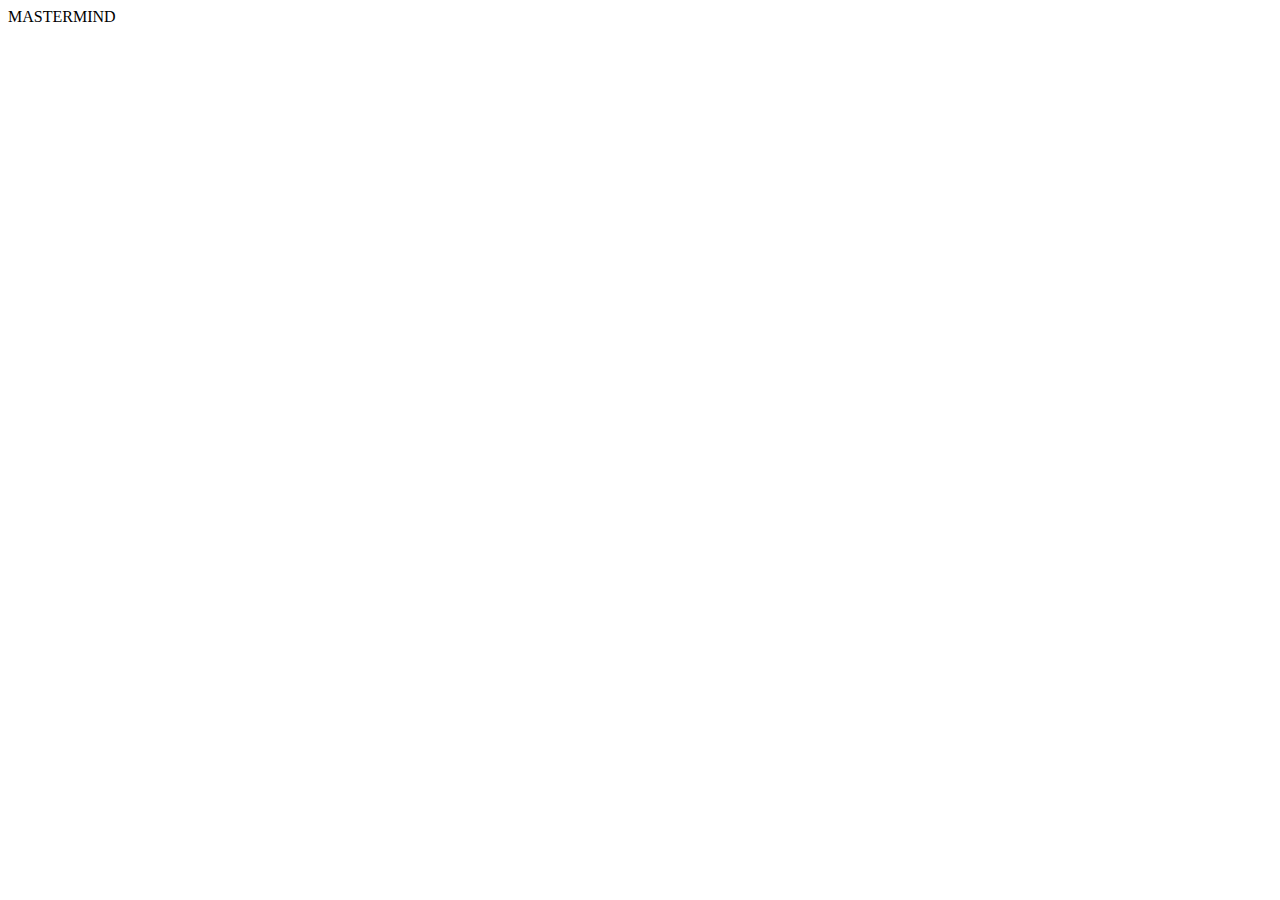
==== index.html @ 0c64e109 "wrote pseudocode" ====
<!DOCTYPE html>
<html lang="en">
<head>
    <meta charset="UTF-8">
    <meta name="viewport" content="width=device-width, initial-scale=1.0">
    <title>Mastermind</title>
    <script defer src="./script.js"></script>
    <link href="./style.css" rel="stylesheet" type="text/css" />
</head>
<body>
    <header>MASTERMIND</header>
</body>
</html>
---- style.css ----
* {
    box-sizing: border-box;
}
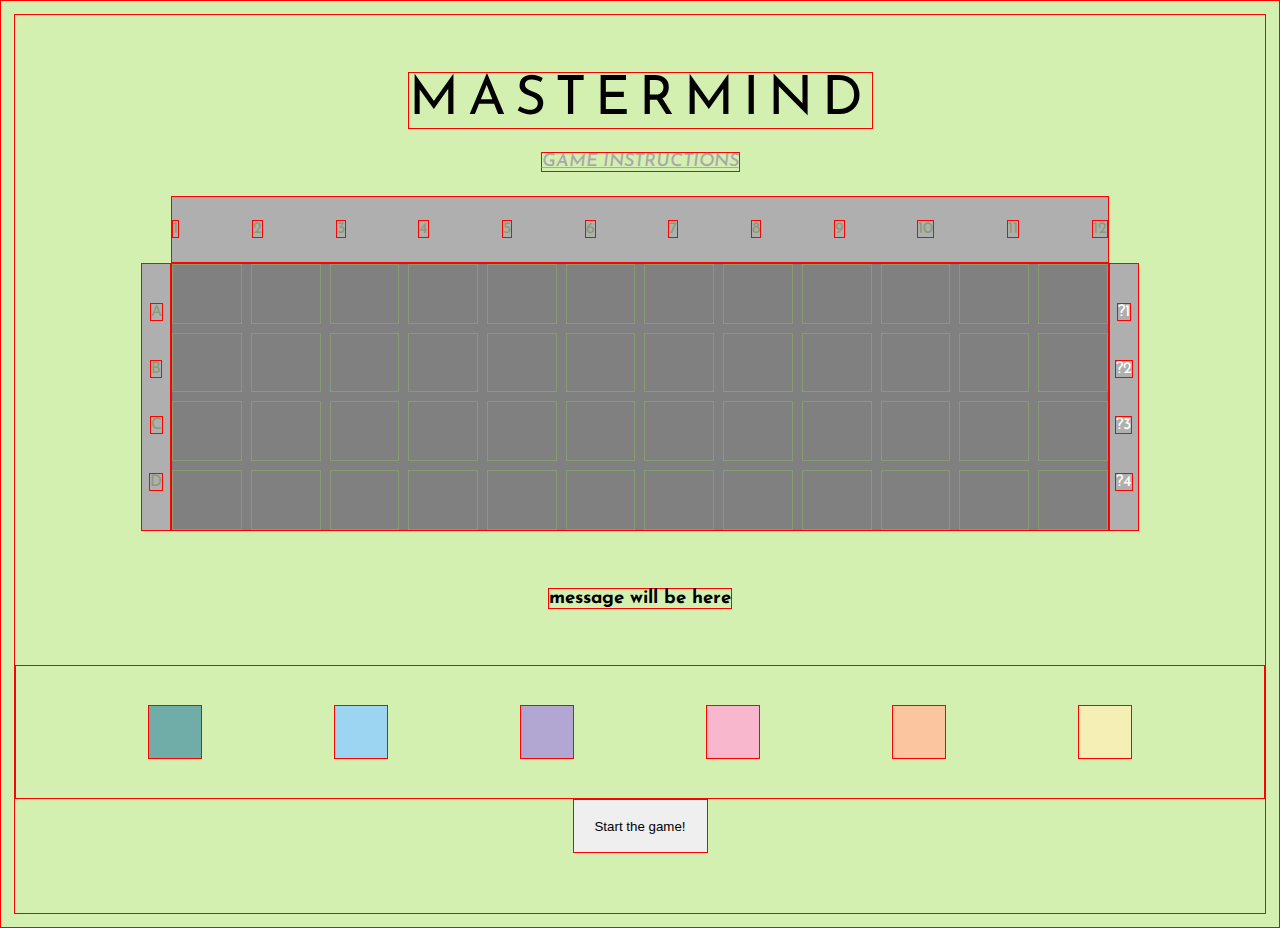
==== commit a4c02067: "first edit on placing content in right areas before starting on js" ====
--- a/index.html
+++ b/index.html
@@ -4,10 +4,110 @@
     <meta charset="UTF-8">
     <meta name="viewport" content="width=device-width, initial-scale=1.0">
     <title>Mastermind</title>
+    <link href="https://fonts.googleapis.com/css2?family=Josefin+Sans&family=Open+Sans:wght@300&display=swap"
+    rel="stylesheet">
     <script defer src="./script.js"></script>
     <link href="./style.css" rel="stylesheet" type="text/css" />
 </head>
 <body>
     <header>MASTERMIND</header>
+    <a class="instructions" href="https://www.youtube.com/watch?v=Dn0iqlY5tMU" target="_blank">GAME INSTRUCTIONS</a>
+    <section class="numbers">
+        <div>1</div>
+        <div>2</div>
+        <div>3</div>
+        <div>4</div>
+        <div>5</div>
+        <div>6</div>
+        <div>7</div>
+        <div>8</div>
+        <div>9</div>
+        <div>10</div>
+        <div>11</div>
+        <div>12</div>
+    </section>
+    <section class="alphabet">
+        <div>A</div>
+        <div>B</div>
+        <div>C</div>
+        <div>D</div>
+    </section>
+    <section id="board">
+        <div class="c0r3"></div>
+        <div class="c0r2"></div>
+        <div class="c0r1"></div>
+        <div class="c0r0"></div>
+
+        <div class="c1r3"></div>
+        <div class="c1r2"></div>
+        <div class="c1r1"></div>
+        <div class="c1r0"></div>
+
+        <div class="c2r3"></div>
+        <div class="c2r2"></div>
+        <div class="c2r1"></div>
+        <div class="c2r0"></div>
+
+        <div class="c3r3"></div>
+        <div class="c3r2"></div>
+        <div class="c3r1"></div>
+        <div class="c3r0"></div>
+
+        <div class="c4r3"></div>
+        <div class="c4r2"></div>
+        <div class="c4r1"></div>
+        <div class="c4r0"></div>
+
+        <div class="c5r3"></div>
+        <div class="c5r2"></div>
+        <div class="c5r1"></div>
+        <div class="c5r0"></div>
+
+        <div class="c6r3"></div>
+        <div class="c6r2"></div>
+        <div class="c6r1"></div>
+        <div class="c6r0"></div>
+
+        <div class="c7r3"></div>
+        <div class="c7r2"></div>
+        <div class="c7r1"></div>
+        <div class="c7r0"></div>
+
+        <div class="c8r3"></div>
+        <div class="c8r2"></div>
+        <div class="c8r1"></div>
+        <div class="c8r0"></div>
+
+        <div class="c9r3"></div>
+        <div class="c9r2"></div>
+        <div class="c9r1"></div>
+        <div class="c9r0"></div>
+
+        <div class="c10r3"></div>
+        <div class="c10r2"></div>
+        <div class="c10r1"></div>
+        <div class="c10r0"></div>
+
+        <div class="c11r3"></div>
+        <div class="c11r2"></div>
+        <div class="c11r1"></div>
+        <div class="c11r0"></div>
+    </section>
+    <section class="answer">
+        <div class="answerA">?1</div>
+        <div class="answerB">?2</div>
+        <div class="answerC">?3</div>
+        <div class="answerD">?4</div>
+    </section>
+    <h3 class="message">message will be here</h3>
+    <section class="colors">
+        <button class="green"></button>
+        <button class="blue"></button>
+        <button class="purple"></button>
+        <button class="pink"></button>
+        <button class="orange"></button>
+        <button class="yellow"></button>
+    </section>
+    <button class="start">Start the game!</button>
 </body>
 </html>--- a/style.css
+++ b/style.css
@@ -1,3 +1,171 @@
 * {
     box-sizing: border-box;
+    border: 1px red solid
 }
+
+body {
+    height: 100vh;
+    margin: 0;
+    font-family: 'Josefin Sans', sans-serif;
+    display: grid;
+    grid-template-columns: 1fr 6fr 1fr;
+    grid-template-rows: 1.7fr 1fr 1fr 4fr 2fr 2fr 1.7fr;
+    grid-template-areas: 
+    "header header header"
+    "instruct instruct instruct"
+    ". numbers ."
+    "alphab board answ"
+    "messg messg messg"
+    "colrs colrs colrs"
+    ". buttn ."
+    ;
+    /* flex-direction: column;
+    justify-content: center;
+    align-items: center; */
+    background-color: rgb(211, 240, 176);
+    margin: 13px;
+  }
+
+  header {
+    grid-area: header;
+    font-size: 6vmin;
+    color: black;
+    font-weight: 1200;
+    letter-spacing: 1vmin;
+    justify-self: center;
+    align-self: end;
+  }
+
+  .instructions {
+    grid-area: instruct;
+    font-size: 2vmin;
+    color: darkgrey;
+    font-weight: 500;
+    font-style: italic;
+    justify-self: center;
+    align-self: center;
+    
+  }
+  .instructions:hover {
+    font-size: 2.3vmin;
+    transition-duration: 100ms;
+  }
+
+  .numbers {
+    grid-area: numbers;
+    background-color: rgb(176, 175, 175);
+    color: rgb(137, 155, 116);
+    display: flex;
+    flex-direction: row;
+    /* height: 25px;
+    width: 300px; */
+    justify-content: space-between;
+    align-items: center;
+    justify-self: stretch;
+    align-self: stretch;
+
+  }
+
+  .alphabet {
+    grid-area: alphab;
+    background-color: rgb(176, 175, 175);
+    color: rgb(137, 155, 116);
+    display: flex;
+    flex-direction: column;
+    width: 30px;
+    justify-content: space-evenly;
+    align-items: center;
+    justify-self: end;
+
+  }
+
+  #board {
+    background-color: grey;
+    color: white;
+    display: grid;
+    grid-template-columns: repeat(12, auto);
+    grid-template-rows: repeat(4, auto);
+    gap: 1vmin;
+    /* border: yellow 1px solid; */
+  
+    /* height: 100vh;
+    width: 300px; */
+    /* justify-items: stretch;
+    justify-content: space-evenly;
+    align-items: center; */
+    grid-area: board;
+    justify-self: stretch;
+    align-self: stretch;
+
+  }
+  #board > * {
+    border: rgb(137, 155, 116) 1px solid; 
+    justify-self: strectch;
+    align-self: stretch;
+  }
+
+  .answer {
+    background-color: rgb(176, 175, 175);
+    color: white;
+    display: flex;
+    flex-direction: column;
+    width: 30px;
+    justify-content: space-evenly;
+    align-items: center;
+    grid-area: answ;
+    justify-self: start;
+
+  }
+
+  .message {
+    grid-area: messg;
+    justify-self: center;
+    align-self: center;
+  }
+
+  .colors {
+    grid-area: colrs;
+    display: flex;
+    flex-direction: row;
+    justify-content: space-evenly;
+    align-items: center;
+  }
+  
+  .blue {
+    background-color: rgb(156, 213, 242);
+    height: 6vh;
+    width: 6vh;
+  }
+  .pink {
+    background-color: rgb(248, 183, 205);
+    height: 6vh;
+    width: 6vh;
+  }
+  .purple {
+    background-color: rgb(178, 167, 211);
+    height: 6vh;
+    width: 6vh;
+  }
+  .yellow {
+    background-color: rgb(246, 239, 181);
+    height: 6vh;
+    width: 6vh;
+  }
+  .green {
+    background-color: rgb(112, 173, 169);
+    height: 6vh;
+    width: 6vh;
+  }
+  .orange {
+    background-color: rgb(251, 197, 159);
+    height: 6vh;
+    width: 6vh;
+  }
+
+  .start {
+    grid-area: buttn;
+    height: 6vh;
+    width: 15vh;
+    justify-self: center;
+    align-self: start;
+  }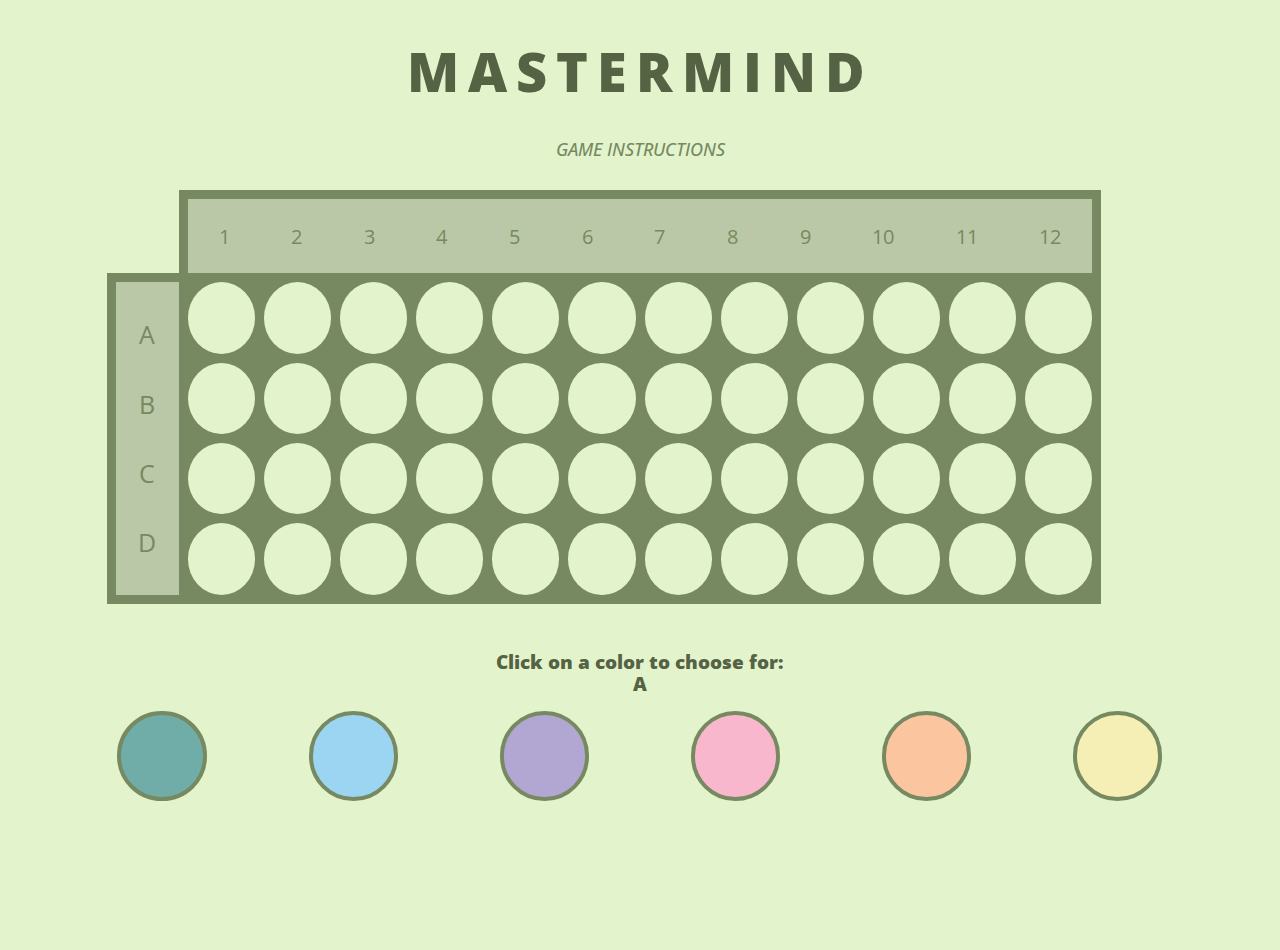
==== commit 19a41e94: "last night last edits" ====
--- a/index.html
+++ b/index.html
@@ -4,8 +4,9 @@
     <meta charset="UTF-8">
     <meta name="viewport" content="width=device-width, initial-scale=1.0">
     <title>Mastermind</title>
-    <link href="https://fonts.googleapis.com/css2?family=Josefin+Sans&family=Open+Sans:wght@300&display=swap"
-    rel="stylesheet">
+    <link rel="preconnect" href="https://fonts.googleapis.com">
+<link rel="preconnect" href="https://fonts.gstatic.com" crossorigin>
+<link href="https://fonts.googleapis.com/css2?family=Josefin+Sans&family=Open+Sans:wght@300&display=swap" rel="stylesheet">
     <script defer src="./script.js"></script>
     <link href="./style.css" rel="stylesheet" type="text/css" />
 </head>
@@ -33,81 +34,73 @@
         <div>D</div>
     </section>
     <section id="board">
+        <div class="c0r0"></div>
+        <div class="c1r0"></div>
+        <div class="c2r0"></div>
+        <div class="c3r0"></div>
+        <div class="c4r0"></div>
+        <div class="c5r0"></div>
+        <div class="c6r0"></div>
+        <div class="c7r0"></div>
+        <div class="c8r0"></div>
+        <div class="c9r0"></div>
+        <div class="c10r0"></div>
+        <div class="c11r0"></div>
+
+        <div class="c0r1"></div>
+        <div class="c1r1"></div>
+        <div class="c2r1"></div>
+        <div class="c3r1"></div>
+        <div class="c4r1"></div>
+        <div class="c5r1"></div>
+        <div class="c6r1"></div>
+        <div class="c7r1"></div>
+        <div class="c8r1"></div>
+        <div class="c9r1"></div>
+        <div class="c10r1"></div>
+        <div class="c11r1"></div>
+
+        <div class="c0r2"></div>
+        <div class="c1r2"></div>
+        <div class="c2r2"></div>
+        <div class="c3r2"></div>
+        <div class="c4r2"></div>
+        <div class="c5r2"></div>
+        <div class="c6r2"></div>
+        <div class="c7r2"></div>
+        <div class="c8r2"></div>
+        <div class="c9r2"></div>
+        <div class="c10r2"></div>
+        <div class="c11r2"></div>
+
         <div class="c0r3"></div>
-        <div class="c0r2"></div>
-        <div class="c0r1"></div>
-        <div class="c0r0"></div>
-
         <div class="c1r3"></div>
-        <div class="c1r2"></div>
-        <div class="c1r1"></div>
-        <div class="c1r0"></div>
-
         <div class="c2r3"></div>
-        <div class="c2r2"></div>
-        <div class="c2r1"></div>
-        <div class="c2r0"></div>
-
         <div class="c3r3"></div>
-        <div class="c3r2"></div>
-        <div class="c3r1"></div>
-        <div class="c3r0"></div>
-
         <div class="c4r3"></div>
-        <div class="c4r2"></div>
-        <div class="c4r1"></div>
-        <div class="c4r0"></div>
-
         <div class="c5r3"></div>
-        <div class="c5r2"></div>
-        <div class="c5r1"></div>
-        <div class="c5r0"></div>
-
         <div class="c6r3"></div>
-        <div class="c6r2"></div>
-        <div class="c6r1"></div>
-        <div class="c6r0"></div>
-
         <div class="c7r3"></div>
-        <div class="c7r2"></div>
-        <div class="c7r1"></div>
-        <div class="c7r0"></div>
-
         <div class="c8r3"></div>
-        <div class="c8r2"></div>
-        <div class="c8r1"></div>
-        <div class="c8r0"></div>
-
         <div class="c9r3"></div>
-        <div class="c9r2"></div>
-        <div class="c9r1"></div>
-        <div class="c9r0"></div>
-
         <div class="c10r3"></div>
-        <div class="c10r2"></div>
-        <div class="c10r1"></div>
-        <div class="c10r0"></div>
-
         <div class="c11r3"></div>
-        <div class="c11r2"></div>
-        <div class="c11r1"></div>
-        <div class="c11r0"></div>
     </section>
     <section class="answer">
-        <div class="answerA">?1</div>
-        <div class="answerB">?2</div>
-        <div class="answerC">?3</div>
-        <div class="answerD">?4</div>
+        <div class="answer0"></div>
+        <div class="answer1"></div>
+        <div class="answer2"></div>
+        <div class="answer3"></div>
     </section>
     <h3 class="message">message will be here</h3>
-    <section class="colors">
-        <button class="green"></button>
-        <button class="blue"></button>
-        <button class="purple"></button>
-        <button class="pink"></button>
-        <button class="orange"></button>
-        <button class="yellow"></button>
+    <section id="colors">
+        <div class="green"></div>
+        <div class="blue"></div>
+        <div class="purple"></div>
+        <div class="pink"></div>
+        <div class="orange"></div>
+        <div class="yellow"></div>
     </section>
-    <button class="start">Start the game!</button>
+    <button class="start">PLAY AGAIN</button>
 </body>
 </html>--- a/style.css
+++ b/style.css
@@ -1,15 +1,16 @@
 * {
     box-sizing: border-box;
-    border: 1px red solid
+    /* border: 1px red solid */
 }
 
 body {
     height: 100vh;
     margin: 0;
     font-family: 'Josefin Sans', sans-serif;
+    font-family: 'Open Sans', sans-serif;
     display: grid;
     grid-template-columns: 1fr 6fr 1fr;
-    grid-template-rows: 1.7fr 1fr 1fr 4fr 2fr 2fr 1.7fr;
+    grid-template-rows: 1fr 1fr 1fr 4fr 1.3fr 1fr 1.5fr;
     grid-template-areas: 
     "header header header"
     "instruct instruct instruct"
@@ -17,20 +18,17 @@
     "alphab board answ"
     "messg messg messg"
     "colrs colrs colrs"
-    ". buttn ."
-    ;
-    /* flex-direction: column;
-    justify-content: center;
-    align-items: center; */
-    background-color: rgb(211, 240, 176);
-    margin: 13px;
-  }
-
+    ". buttn .";
+    background-color: rgb(227, 244, 205);
+    margin: 25px;
+  }
+  /* rgb(211, 240, 176) */
   header {
     grid-area: header;
     font-size: 6vmin;
-    color: black;
-    font-weight: 1200;
+    color: rgb(85, 98, 68);
+    font-style: bold;
+    font-weight: 900;
     letter-spacing: 1vmin;
     justify-self: center;
     align-self: end;
@@ -39,133 +37,169 @@
   .instructions {
     grid-area: instruct;
     font-size: 2vmin;
-    color: darkgrey;
+    color: rgb(119, 137, 96);
     font-weight: 500;
     font-style: italic;
     justify-self: center;
     align-self: center;
+    text-decoration: none;
     
   }
   .instructions:hover {
-    font-size: 2.3vmin;
+    /* font-size: 2.3vmin; */
+    text-decoration: underline;
     transition-duration: 100ms;
   }
 
   .numbers {
     grid-area: numbers;
-    background-color: rgb(176, 175, 175);
-    color: rgb(137, 155, 116);
+    background-color: rgba(180, 194, 162, 0.88);
+    color: rgb(119, 137, 96);
+    border: 1vmin solid rgb(119, 137, 96);
+    border-bottom: none;
     display: flex;
     flex-direction: row;
-    /* height: 25px;
-    width: 300px; */
-    justify-content: space-between;
+    justify-content: space-around;
     align-items: center;
     justify-self: stretch;
     align-self: stretch;
+    text-align: center;
+    font-size: 20px;
 
   }
 
   .alphabet {
     grid-area: alphab;
-    background-color: rgb(176, 175, 175);
-    color: rgb(137, 155, 116);
+    background-color: rgba(180, 194, 162, 0.88);
+    border: 1vmin solid rgb(119, 137, 96);
+    border-right: none;
+    color: rgb(119, 137, 96);
     display: flex;
     flex-direction: column;
-    width: 30px;
+    width: 8vmin;
     justify-content: space-evenly;
     align-items: center;
     justify-self: end;
+    font-size: 25px;
+    /* border-radius: 2vmin; */
 
   }
 
   #board {
-    background-color: grey;
-    color: white;
+    background-color: rgb(119, 137, 96);
+    border: 1vmin solid rgb(119, 137, 96);
     display: grid;
     grid-template-columns: repeat(12, auto);
     grid-template-rows: repeat(4, auto);
     gap: 1vmin;
-    /* border: yellow 1px solid; */
-  
-    /* height: 100vh;
-    width: 300px; */
-    /* justify-items: stretch;
-    justify-content: space-evenly;
-    align-items: center; */
     grid-area: board;
     justify-self: stretch;
     align-self: stretch;
-
-  }
-  #board > * {
-    border: rgb(137, 155, 116) 1px solid; 
-    justify-self: strectch;
-    align-self: stretch;
+    
+    /* border-radius: 2vmin; */
+
+  }
+  #board > div {
+    /* border: rgb(137, 155, 116) 1px solid;  */
+    /* justify-self: stretch;
+    align-self: stretch; */
+    /* background-color: rgb(211, 20, 20);
+    padding: 10px; */
+    
+    border-radius: 50%;
   }
 
   .answer {
-    background-color: rgb(176, 175, 175);
-    color: white;
+    background-color: rgba(180, 194, 162, 0.88);
+    border: 1vmin solid rgb(119, 137, 96);
+    border-left: none;
     display: flex;
     flex-direction: column;
-    width: 30px;
+    width: 8vmin;
     justify-content: space-evenly;
     align-items: center;
+    justify-self: start;
     grid-area: answ;
-    justify-self: start;
-
+    /* justify-self: start; */
+
+  }
+  .answer>* {
+    height: 5vmin;
+    width: 5vmin;
+    border: 0.5vmin solid rgb(119, 137, 96);
+    border-radius: 50%;
   }
 
   .message {
+    color: rgb(85, 98, 68);
     grid-area: messg;
     justify-self: center;
     align-self: center;
-  }
-
-  .colors {
+    text-align: center;
+    line-height: 120%;
+    margin-bottom: -1vmax;
+    font-weight: 900;
+  }
+
+  #colors {
     grid-area: colrs;
     display: flex;
     flex-direction: row;
     justify-content: space-evenly;
     align-items: center;
+    gap: 1vmin;
+  }
+
+  #colors>*:hover{
+    height: 6vmax;
+    width: 6vmax;
+    transition-duration: 100ms;
+
+  }
+
+  #colors>* {
+    height: 7vmax;
+    width: 7vmax;
+    border: 0.5vmin solid rgb(119, 137, 96);
+    border-radius: 50%;
+
   }
   
   .blue {
     background-color: rgb(156, 213, 242);
-    height: 6vh;
-    width: 6vh;
   }
   .pink {
     background-color: rgb(248, 183, 205);
-    height: 6vh;
-    width: 6vh;
   }
   .purple {
     background-color: rgb(178, 167, 211);
-    height: 6vh;
-    width: 6vh;
   }
   .yellow {
     background-color: rgb(246, 239, 181);
-    height: 6vh;
-    width: 6vh;
   }
   .green {
     background-color: rgb(112, 173, 169);
-    height: 6vh;
-    width: 6vh;
   }
   .orange {
     background-color: rgb(251, 197, 159);
-    height: 6vh;
-    width: 6vh;
   }
 
   .start {
     grid-area: buttn;
     height: 6vh;
-    width: 15vh;
+    width: 20vh;
+    border: 0.5vmin solid rgb(85, 98, 68);
+    border-radius: 4vmin;
+    color: rgb(85, 98, 68);
+    background-color: rgb(227, 244, 205);
     justify-self: center;
     align-self: start;
+    margin-top: -4vmax;
+  }
+
+  .start:hover {
+    background-color: rgb(85, 98, 68);
+    color: rgb(227, 244, 205);
+    transform: scale(1.1);
+    transition: transform 150ms ease-in;
   }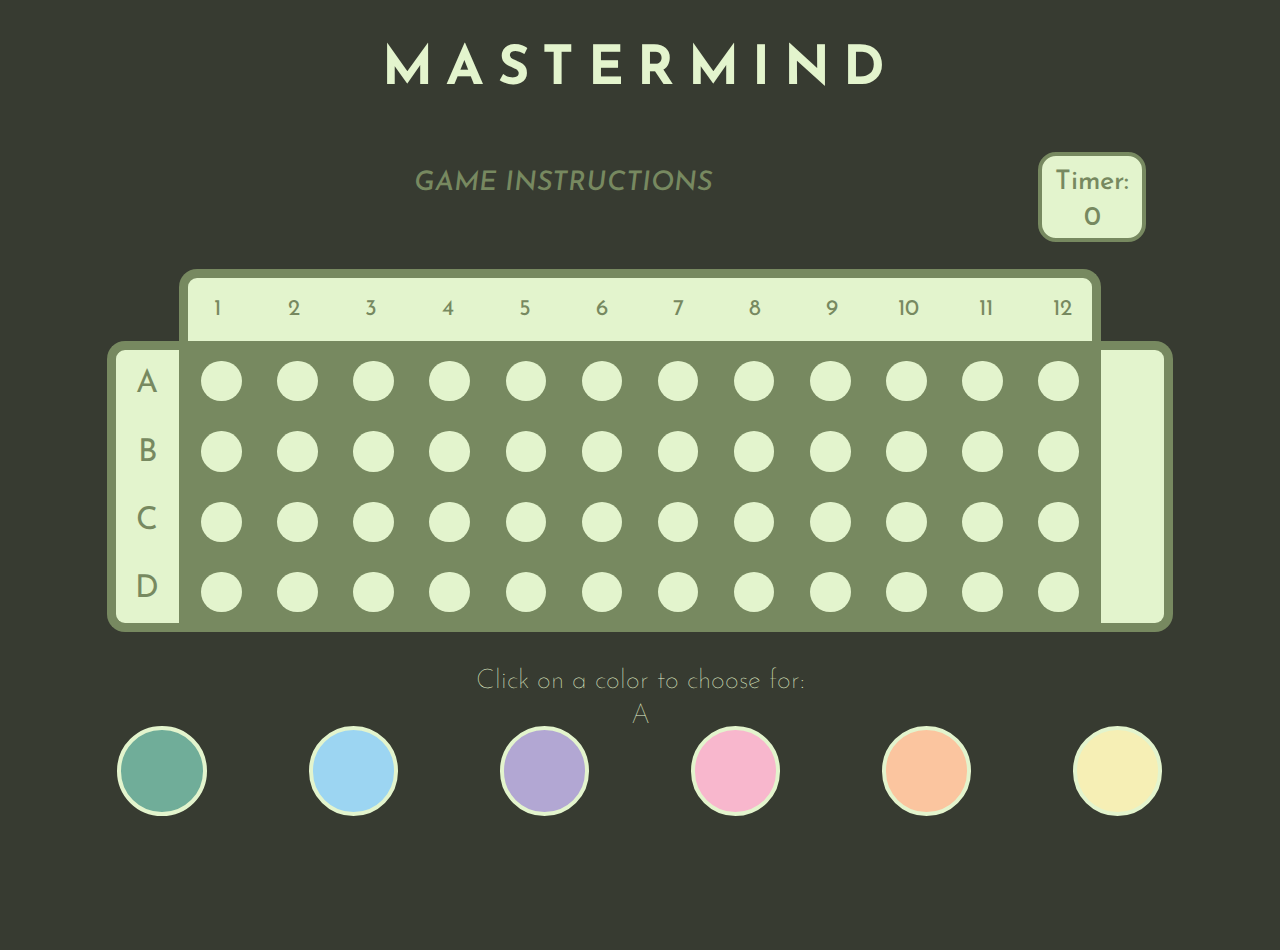
==== commit 6e941f86: "added extra timer" ====
--- a/index.html
+++ b/index.html
@@ -12,7 +12,8 @@
 </head>
 <body>
     <header>MASTERMIND</header>
-    <a class="instructions" href="https://www.youtube.com/watch?v=Dn0iqlY5tMU" target="_blank">GAME INSTRUCTIONS</a>
+    <a class="instructions" href="./instructions/index-instr.html" target="_blank">GAME INSTRUCTIONS</a>
+    <p>Timer:<br><span id="timer">0</span></p>
     <section class="numbers">
         <div>1</div>
         <div>2</div>
--- a/style.css
+++ b/style.css
@@ -5,38 +5,35 @@
 
 body {
     height: 100vh;
-    margin: 0;
     font-family: 'Josefin Sans', sans-serif;
-    font-family: 'Open Sans', sans-serif;
     display: grid;
     grid-template-columns: 1fr 6fr 1fr;
     grid-template-rows: 1fr 1fr 1fr 4fr 1.3fr 1fr 1.5fr;
     grid-template-areas: 
     "header header header"
-    "instruct instruct instruct"
+    "instruct instruct time"
     ". numbers ."
     "alphab board answ"
     "messg messg messg"
     "colrs colrs colrs"
     ". buttn .";
-    background-color: rgb(227, 244, 205);
+    background-color: rgb(55, 59, 49);
     margin: 25px;
   }
-  /* rgb(211, 240, 176) */
+
   header {
     grid-area: header;
     font-size: 6vmin;
-    color: rgb(85, 98, 68);
-    font-style: bold;
+    color: rgb(227, 244, 205);
     font-weight: 900;
-    letter-spacing: 1vmin;
+    letter-spacing: 1.5vmin;
     justify-self: center;
     align-self: end;
   }
 
   .instructions {
     grid-area: instruct;
-    font-size: 2vmin;
+    font-size: 3vmin;
     color: rgb(119, 137, 96);
     font-weight: 500;
     font-style: italic;
@@ -46,43 +43,77 @@
     
   }
   .instructions:hover {
-    /* font-size: 2.3vmin; */
     text-decoration: underline;
     transition-duration: 100ms;
   }
 
+  p {
+    grid-area: time;
+    font-size: 3vmin;
+    color: rgb(119, 137, 96);
+    font-weight: 500;
+    background-color: rgb(227, 244, 205);
+    /* justify-self: center;
+    align-self: center;
+    justify-content: center; */
+    border: 0.5vmin solid rgb(119, 137, 96);
+    border-radius: 2vmin;
+    text-align: center;
+    vertical-align: middle;
+    line-height: 4vmin;
+    height: 10vmin;
+    width: 12vmin;
+    margin-left: -7vmin;
+    margin-top: 6vmin;
+    padding: 1vmin;
+  }
+
   .numbers {
+    height: 8vmin;
     grid-area: numbers;
-    background-color: rgba(180, 194, 162, 0.88);
+    background-color: rgb(227, 244, 205);
     color: rgb(119, 137, 96);
     border: 1vmin solid rgb(119, 137, 96);
     border-bottom: none;
     display: flex;
     flex-direction: row;
+    justify-content: space-between;
+    align-items: center; 
+    font-size: 2.5vmin;
+    align-self: end;
+    border-top-right-radius: 2vmin;
+    border-top-left-radius: 2vmin;
+  }
+
+  @media only screen and (min-width: 481px){
+    .numbers {
+      padding-right: 1.4vmin;
+      padding-left: 1.4vmin;
+    }
+    
+  }
+
+  .numbers>div {
+    width: 2.7vmax;
+    text-align: center;
+
+  }
+
+  .alphabet {
+    grid-area: alphab;
+    background-color: rgb(227, 244, 205);
+    border: 1vmin solid rgb(119, 137, 96);
+    border-right: none;
+    color: rgb(119, 137, 96);
+    display: flex;
+    flex-direction: column;
+    width: 8vmin;
     justify-content: space-around;
     align-items: center;
-    justify-self: stretch;
-    align-self: stretch;
-    text-align: center;
-    font-size: 20px;
-
-  }
-
-  .alphabet {
-    grid-area: alphab;
-    background-color: rgba(180, 194, 162, 0.88);
-    border: 1vmin solid rgb(119, 137, 96);
-    border-right: none;
-    color: rgb(119, 137, 96);
-    display: flex;
-    flex-direction: column;
-    width: 8vmin;
-    justify-content: space-evenly;
-    align-items: center;
     justify-self: end;
-    font-size: 25px;
-    /* border-radius: 2vmin; */
-
+    font-size: 3.5vmin;
+    border-top-left-radius: 2vmin;
+    border-bottom-left-radius: 2vmin;
   }
 
   #board {
@@ -95,50 +126,49 @@
     grid-area: board;
     justify-self: stretch;
     align-self: stretch;
-    
-    /* border-radius: 2vmin; */
-
   }
   #board > div {
-    /* border: rgb(137, 155, 116) 1px solid;  */
-    /* justify-self: stretch;
-    align-self: stretch; */
-    /* background-color: rgb(211, 20, 20);
-    padding: 10px; */
-    
     border-radius: 50%;
+    height: 4.5vmin;
+    width: 4.5vmin;
+    justify-self: center;
+    align-self: center;
   }
 
   .answer {
-    background-color: rgba(180, 194, 162, 0.88);
+    background-color:rgb(227, 244, 205);
     border: 1vmin solid rgb(119, 137, 96);
     border-left: none;
     display: flex;
     flex-direction: column;
     width: 8vmin;
-    justify-content: space-evenly;
+    justify-content: space-around;
     align-items: center;
     justify-self: start;
     grid-area: answ;
-    /* justify-self: start; */
-
+    border-top-right-radius: 2vmin;
+    border-bottom-right-radius: 2vmin;
   }
   .answer>* {
-    height: 5vmin;
-    width: 5vmin;
+    height: 4.5vmin;
+    width: 4.5vmin;
+    justify-self: center;
+    align-self: center;
     border: 0.5vmin solid rgb(119, 137, 96);
     border-radius: 50%;
   }
 
   .message {
-    color: rgb(85, 98, 68);
+    color: rgb(227, 244, 205);
     grid-area: messg;
     justify-self: center;
     align-self: center;
     text-align: center;
-    line-height: 120%;
+    line-height: 130%;
     margin-bottom: -1vmax;
-    font-weight: 900;
+    font-size: 3vmin;
+    font-style: normal;
+    font-weight: 100;
   }
 
   #colors {
@@ -160,7 +190,7 @@
   #colors>* {
     height: 7vmax;
     width: 7vmax;
-    border: 0.5vmin solid rgb(119, 137, 96);
+    border: 0.5vmin solid rgb(227, 244, 205);
     border-radius: 50%;
 
   }
@@ -178,7 +208,7 @@
     background-color: rgb(246, 239, 181);
   }
   .green {
-    background-color: rgb(112, 173, 169);
+    background-color: rgb(112, 173, 153);
   }
   .orange {
     background-color: rgb(251, 197, 159);
@@ -186,20 +216,22 @@
 
   .start {
     grid-area: buttn;
-    height: 6vh;
-    width: 20vh;
-    border: 0.5vmin solid rgb(85, 98, 68);
-    border-radius: 4vmin;
+    height: 10vmin;
+    width: 30vmin;
+    border: 0.5vmin solid rgb(227, 244, 205);
+    border-radius: 5vmin;
+    color: rgb(227, 244, 205);
+    background-color: rgb(85, 98, 68);
+    justify-self: center;
+    align-self: start;
+    margin-top: -2vmax;
+    font-size: 3.5vmin;
+    font-weight: 300;
+  }
+
+  .start:hover {
+    background-color: rgb(227, 244, 205);
     color: rgb(85, 98, 68);
-    background-color: rgb(227, 244, 205);
-    justify-self: center;
-    align-self: start;
-    margin-top: -4vmax;
-  }
-
-  .start:hover {
-    background-color: rgb(85, 98, 68);
-    color: rgb(227, 244, 205);
     transform: scale(1.1);
     transition: transform 150ms ease-in;
   }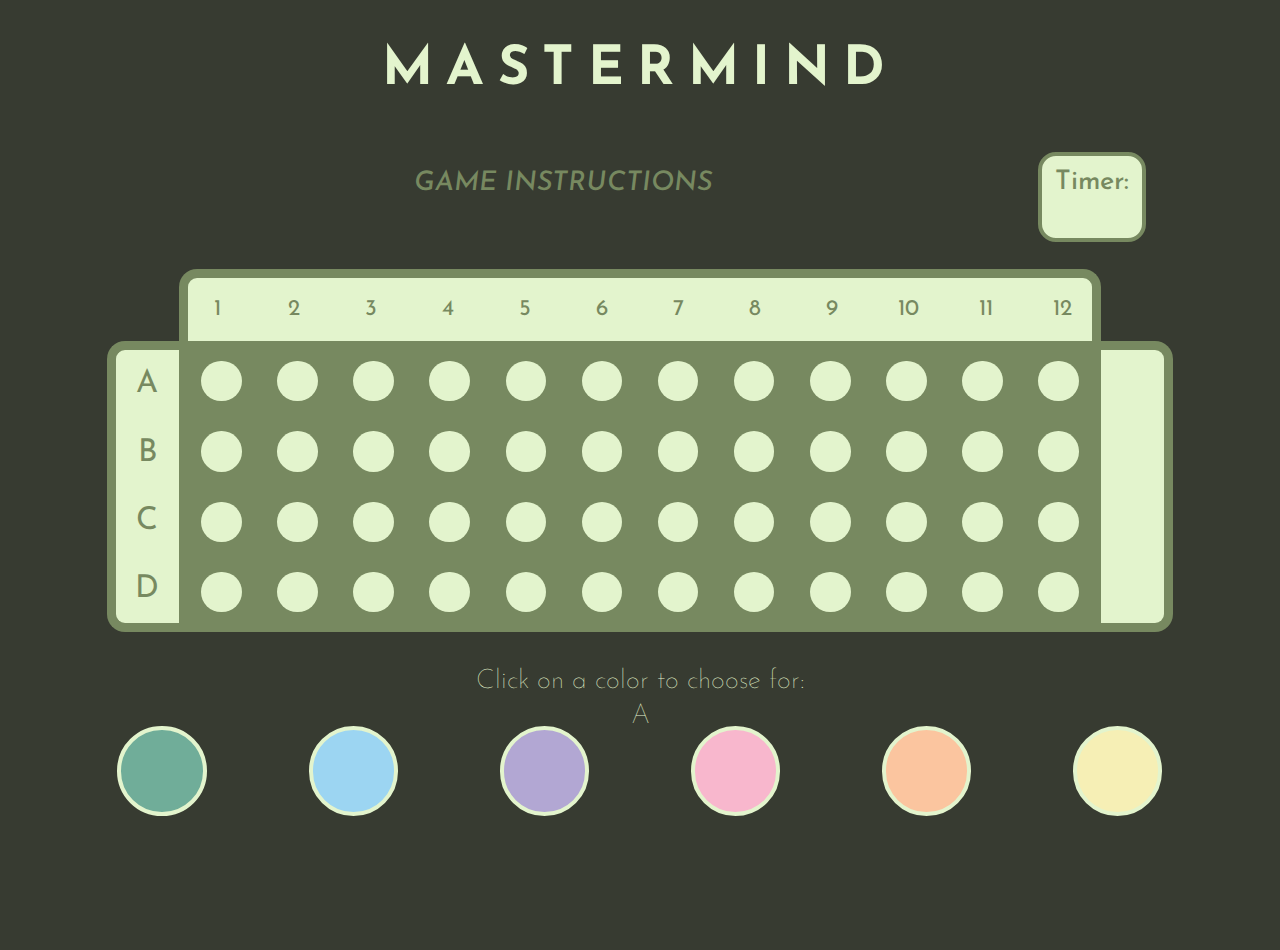
==== commit 4b88facb: "edited timer" ====
--- a/index.html
+++ b/index.html
@@ -13,7 +13,7 @@
 <body>
     <header>MASTERMIND</header>
     <a class="instructions" href="./instructions/index-instr.html" target="_blank">GAME INSTRUCTIONS</a>
-    <p>Timer:<br><span id="timer">0</span></p>
+    <p>Timer:<br><span id="timer"></span></p>
     <section class="numbers">
         <div>1</div>
         <div>2</div>
--- a/style.css
+++ b/style.css
@@ -53,9 +53,6 @@
     color: rgb(119, 137, 96);
     font-weight: 500;
     background-color: rgb(227, 244, 205);
-    /* justify-self: center;
-    align-self: center;
-    justify-content: center; */
     border: 0.5vmin solid rgb(119, 137, 96);
     border-radius: 2vmin;
     text-align: center;
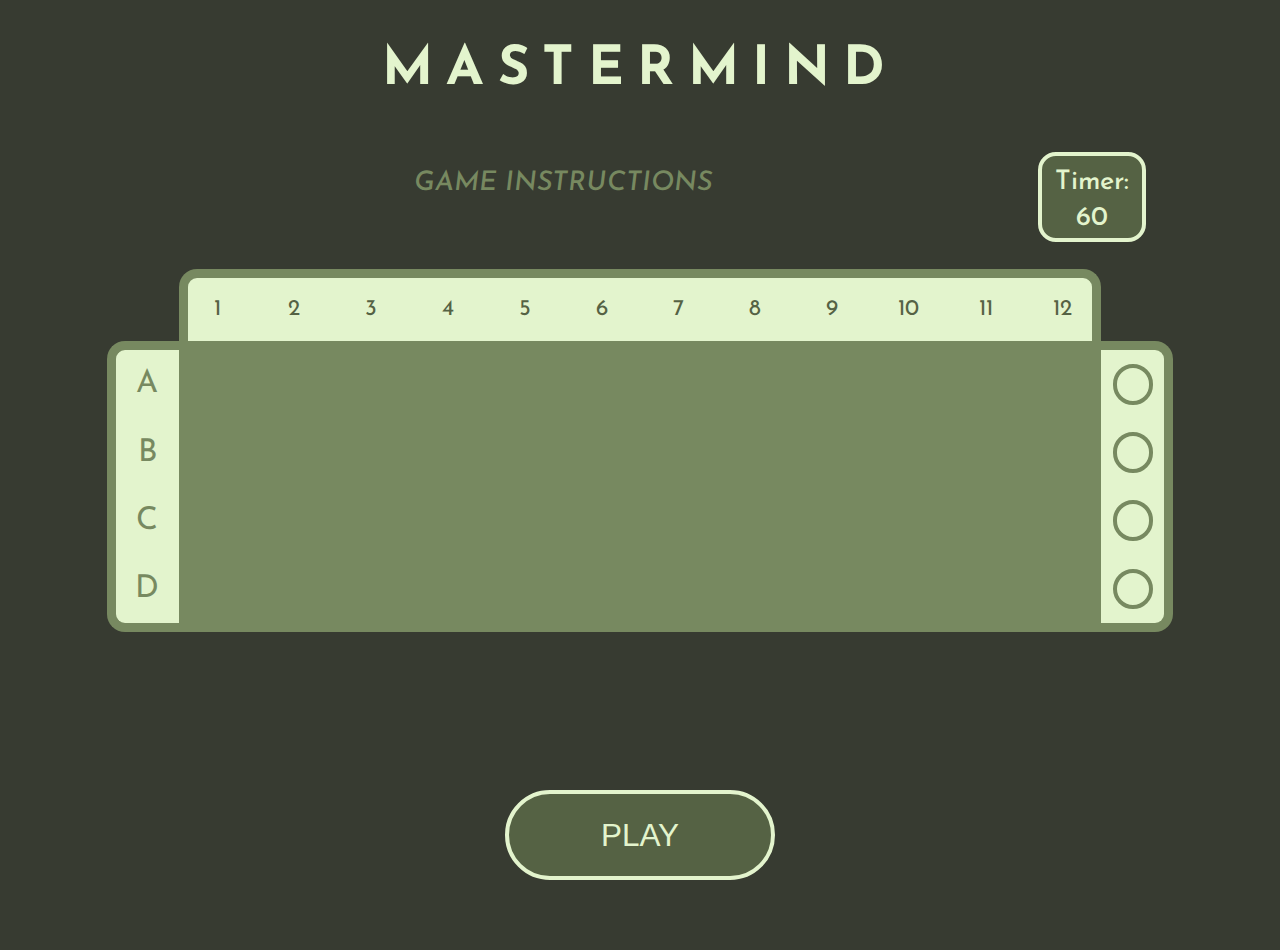
==== commit 36bc01bc: "last timer edit" ====
--- a/index.html
+++ b/index.html
@@ -13,7 +13,7 @@
 <body>
     <header>MASTERMIND</header>
     <a class="instructions" href="./instructions/index-instr.html" target="_blank">GAME INSTRUCTIONS</a>
-    <p>Timer:<br><span id="timer"></span></p>
+    <p>Timer:<br><span id="timer">60</span></p>
     <section class="numbers">
         <div>1</div>
         <div>2</div>
@@ -93,7 +93,7 @@
         <div class="answer2"></div>
         <div class="answer3"></div>
     </section>
-    <h3 class="message">message will be here</h3>
+    <h3 class="message"></h3>
     <section id="colors">
         <div class="green"></div>
         <div class="blue"></div>
@@ -102,6 +102,6 @@
         <div class="orange"></div>
         <div class="yellow"></div>
     </section>
-    <button class="start">PLAY AGAIN</button>
+    <button class="start">PLAY</button>
 </body>
 </html>--- a/style.css
+++ b/style.css
@@ -50,10 +50,10 @@
   p {
     grid-area: time;
     font-size: 3vmin;
-    color: rgb(119, 137, 96);
+    color: rgb(227, 244, 205);
     font-weight: 500;
-    background-color: rgb(227, 244, 205);
-    border: 0.5vmin solid rgb(119, 137, 96);
+    background-color: rgb(85, 98, 68);
+    border: 0.5vmin solid rgb(227, 244, 205);
     border-radius: 2vmin;
     text-align: center;
     vertical-align: middle;
@@ -69,7 +69,7 @@
     height: 8vmin;
     grid-area: numbers;
     background-color: rgb(227, 244, 205);
-    color: rgb(119, 137, 96);
+    color: rgb(85, 98, 68);
     border: 1vmin solid rgb(119, 137, 96);
     border-bottom: none;
     display: flex;
